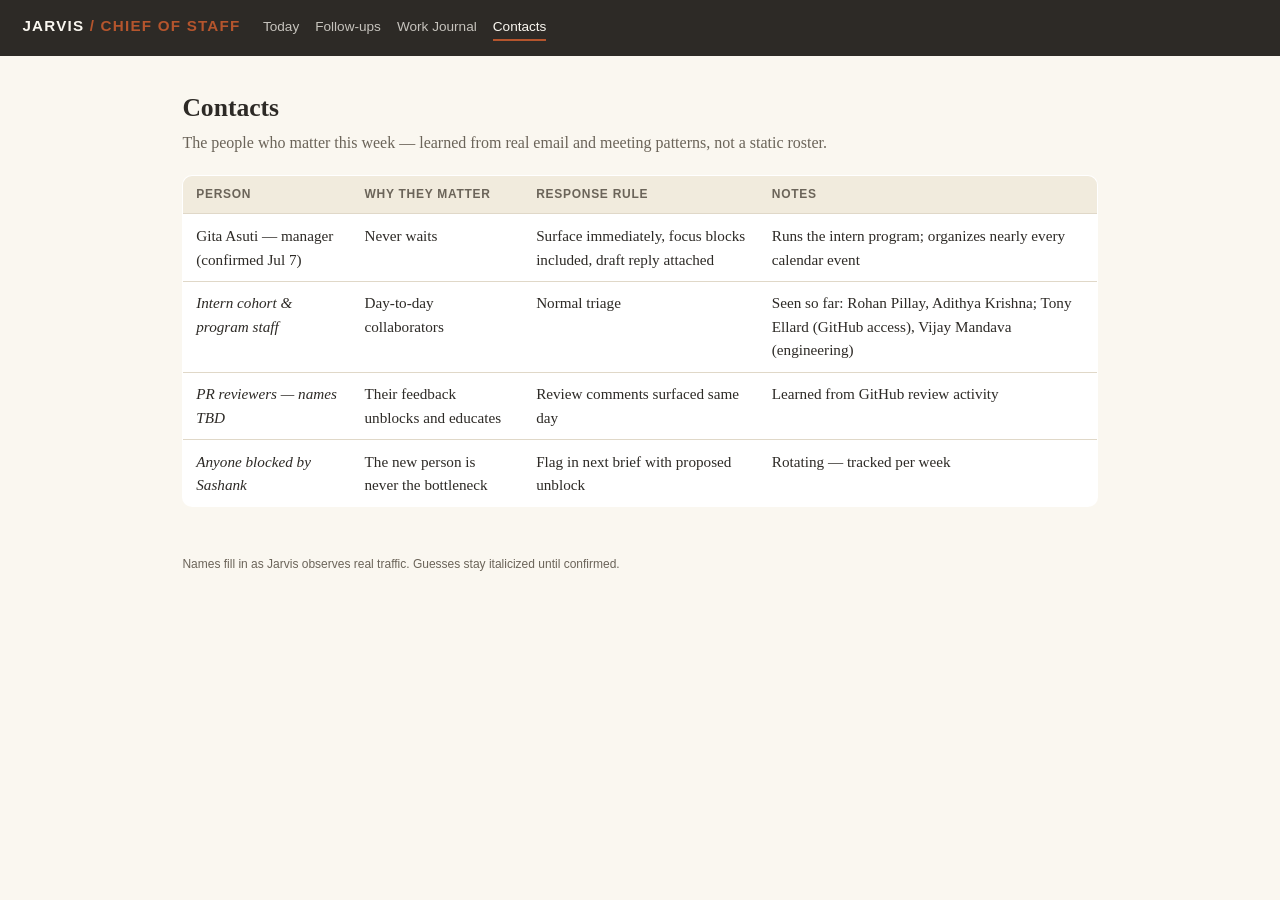
==== dashboard/contacts.html @ ff1d49a3 "Add Jarvis chief-of-staff identity document and dashboard" ====
<!doctype html>
<html lang="en">
<head>
<meta charset="utf-8">
<meta name="viewport" content="width=device-width, initial-scale=1">
<title>Jarvis — Contacts</title>
<link rel="stylesheet" href="assets/sierra.css">
</head>
<body>
<header class="site">
  <span class="brand">Jarvis <span class="accent">/ Chief of Staff</span></span>
  <nav class="site">
    <a href="index.html">Today</a>
    <a href="follow-ups.html">Follow-ups</a>
    <a href="journal.html">Work Journal</a>
    <a href="contacts.html" class="active">Contacts</a>
  </nav>
</header>
<main>
  <h1>Contacts</h1>
  <p class="lede">The people who matter this week — learned from real email and meeting patterns, not a static roster.</p>

  <div class="table-wrap">
  <table>
    <thead>
      <tr><th>Person</th><th>Why they matter</th><th>Response rule</th><th>Notes</th></tr>
    </thead>
    <tbody>
      <tr>
        <td>Gita Asuti — manager (confirmed Jul 7)</td>
        <td>Never waits</td>
        <td>Surface immediately, focus blocks included, draft reply attached</td>
        <td>Runs the intern program; organizes nearly every calendar event</td>
      </tr>
      <tr>
        <td><em>Intern cohort &amp; program staff</em></td>
        <td>Day-to-day collaborators</td>
        <td>Normal triage</td>
        <td>Seen so far: Rohan Pillay, Adithya Krishna; Tony Ellard (GitHub access), Vijay Mandava (engineering)</td>
      </tr>
      <tr>
        <td><em>PR reviewers — names TBD</em></td>
        <td>Their feedback unblocks and educates</td>
        <td>Review comments surfaced same day</td>
        <td>Learned from GitHub review activity</td>
      </tr>
      <tr>
        <td><em>Anyone blocked by Sashank</em></td>
        <td>The new person is never the bottleneck</td>
        <td>Flag in next brief with proposed unblock</td>
        <td>Rotating — tracked per week</td>
      </tr>
    </tbody>
  </table>
  </div>
</main>
<footer class="site">
  Names fill in as Jarvis observes real traffic. Guesses stay italicized until confirmed.
</footer>
</body>
</html>
---- dashboard/assets/sierra.css ----
/* Sierra design tokens — PLACEHOLDER interpretation.
   Sashank's actual Sierra design guide was not locatable (checked SharePoint,
   Outlook, this repo — 2026-07-07). All look-and-feel routes through these
   tokens; swap values here when the real guide surfaces. */

:root {
  /* palette */
  --sierra-sand: #faf7f0;
  --sierra-sand-deep: #f1ebdd;
  --sierra-ink: #2d2a26;
  --sierra-ink-soft: #6b6459;
  --sierra-terracotta: #b5552d;
  --sierra-terracotta-soft: #f3e0d6;
  --sierra-pine: #3f5c50;
  --sierra-pine-soft: #e2eae6;
  --sierra-sky: #5b7a99;
  --sierra-line: #e0d8c8;

  /* type */
  --font-body: Georgia, 'Times New Roman', serif;
  --font-ui: -apple-system, 'Segoe UI', Helvetica, Arial, sans-serif;

  /* shape */
  --radius: 10px;
  --pad: 1.1rem;
}

* { box-sizing: border-box; }

body {
  margin: 0;
  background: var(--sierra-sand);
  color: var(--sierra-ink);
  font-family: var(--font-body);
  line-height: 1.55;
}

header.site {
  background: var(--sierra-ink);
  color: var(--sierra-sand);
  padding: 0.9rem 1.4rem;
  display: flex;
  align-items: baseline;
  gap: 1.4rem;
  flex-wrap: wrap;
}

header.site .brand {
  font-family: var(--font-ui);
  font-weight: 700;
  letter-spacing: 0.08em;
  text-transform: uppercase;
  font-size: 0.95rem;
}

header.site .brand .accent { color: var(--sierra-terracotta); }

nav.site {
  display: flex;
  gap: 1rem;
  font-family: var(--font-ui);
  font-size: 0.85rem;
}

nav.site a {
  color: var(--sierra-sand);
  text-decoration: none;
  opacity: 0.75;
  padding-bottom: 2px;
}

nav.site a:hover { opacity: 1; }

nav.site a.active {
  opacity: 1;
  border-bottom: 2px solid var(--sierra-terracotta);
}

main {
  max-width: 60rem;
  margin: 0 auto;
  padding: 1.6rem 1.4rem 3rem;
}

h1 {
  font-size: 1.6rem;
  margin: 0.4rem 0 0.2rem;
}

p.lede {
  color: var(--sierra-ink-soft);
  margin-top: 0;
}

.cards {
  display: grid;
  grid-template-columns: repeat(auto-fit, minmax(15rem, 1fr));
  gap: 1rem;
  margin-top: 1.4rem;
}

.card {
  background: #fff;
  border: 1px solid var(--sierra-line);
  border-radius: var(--radius);
  padding: var(--pad);
}

.card h2 {
  font-family: var(--font-ui);
  font-size: 0.8rem;
  letter-spacing: 0.07em;
  text-transform: uppercase;
  color: var(--sierra-pine);
  margin: 0 0 0.5rem;
}

.card a.more {
  font-family: var(--font-ui);
  font-size: 0.8rem;
  color: var(--sierra-terracotta);
  text-decoration: none;
}

table {
  width: 100%;
  border-collapse: collapse;
  background: #fff;
  border: 1px solid var(--sierra-line);
  border-radius: var(--radius);
  overflow: hidden;
  font-size: 0.95rem;
}

.table-wrap { overflow-x: auto; margin-top: 1.2rem; }

th {
  font-family: var(--font-ui);
  font-size: 0.75rem;
  letter-spacing: 0.06em;
  text-transform: uppercase;
  text-align: left;
  color: var(--sierra-ink-soft);
  background: var(--sierra-sand-deep);
  padding: 0.6rem 0.8rem;
}

td {
  padding: 0.6rem 0.8rem;
  border-top: 1px solid var(--sierra-line);
  vertical-align: top;
}

.tag {
  font-family: var(--font-ui);
  font-size: 0.72rem;
  padding: 0.15rem 0.55rem;
  border-radius: 999px;
  white-space: nowrap;
}

.tag.open    { background: var(--sierra-terracotta-soft); color: var(--sierra-terracotta); }
.tag.waiting { background: #eef2f6; color: var(--sierra-sky); }
.tag.done    { background: var(--sierra-pine-soft); color: var(--sierra-pine); }

.entry {
  background: #fff;
  border: 1px solid var(--sierra-line);
  border-radius: var(--radius);
  padding: var(--pad);
  margin-top: 1rem;
}

.entry h2 {
  margin: 0 0 0.3rem;
  font-size: 1.05rem;
}

.entry .meta {
  font-family: var(--font-ui);
  font-size: 0.78rem;
  color: var(--sierra-ink-soft);
}

ul.tight { margin: 0.5rem 0 0; padding-left: 1.2rem; }
ul.tight li { margin: 0.25rem 0; }

footer.site {
  max-width: 60rem;
  margin: 0 auto;
  padding: 0 1.4rem 2rem;
  font-family: var(--font-ui);
  font-size: 0.75rem;
  color: var(--sierra-ink-soft);
}
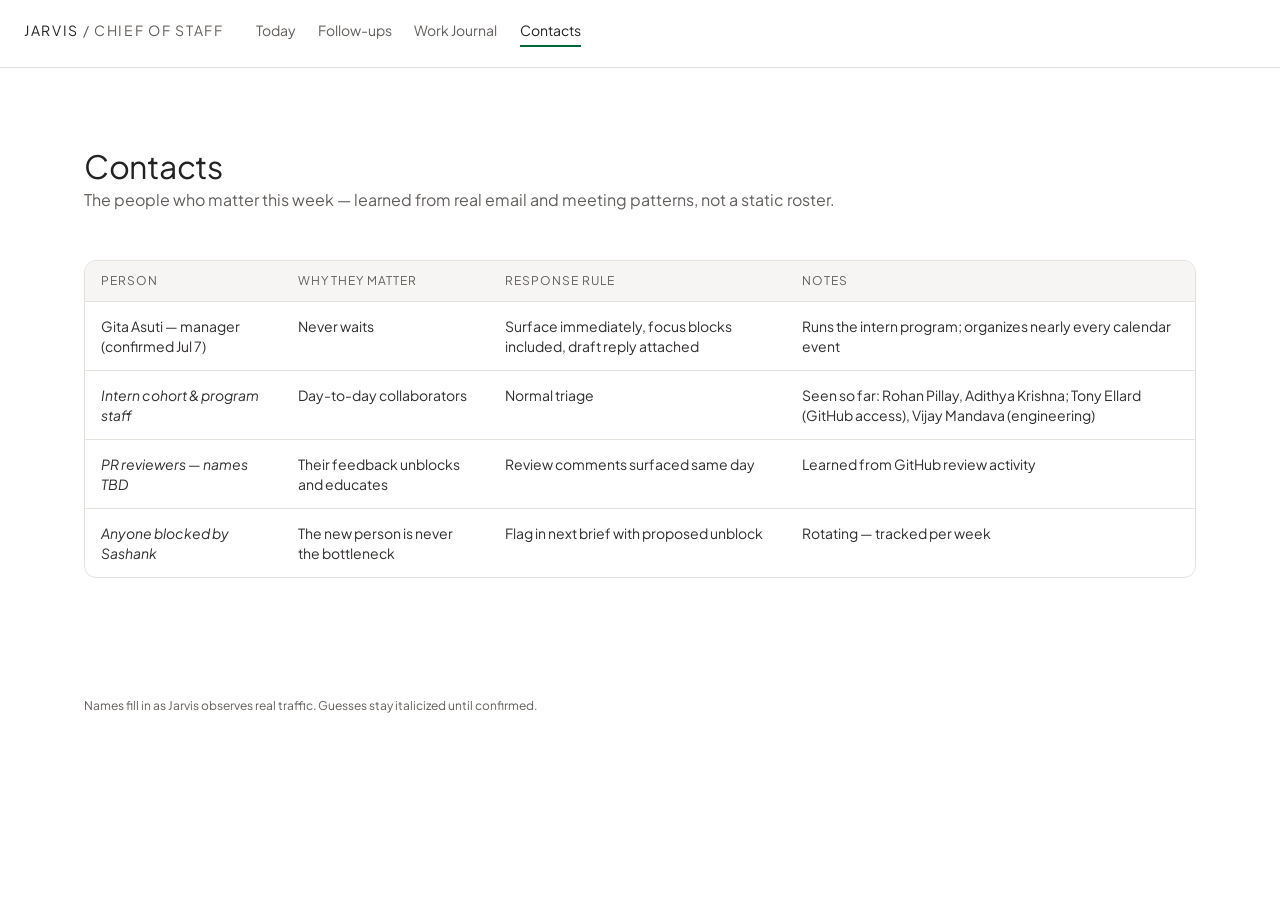
==== commit 243b482c: "Install skills; re-skin dashboard with Sierra design system" ====
--- a/dashboard/contacts.html
+++ b/dashboard/contacts.html
@@ -4,6 +4,7 @@
 <meta charset="utf-8">
 <meta name="viewport" content="width=device-width, initial-scale=1">
 <title>Jarvis — Contacts</title>
+<link href="https://fonts.googleapis.com/css2?family=Plus+Jakarta+Sans&display=swap" rel="stylesheet">
 <link rel="stylesheet" href="assets/sierra.css">
 </head>
 <body>
--- a/dashboard/assets/sierra.css
+++ b/dashboard/assets/sierra.css
@@ -1,195 +1,232 @@
-/* Sierra design tokens — PLACEHOLDER interpretation.
-   Sashank's actual Sierra design guide was not locatable (checked SharePoint,
-   Outlook, this repo — 2026-07-07). All look-and-feel routes through these
-   tokens; swap values here when the real guide surfaces. */
+/* Sierra design tokens — from the sierra-design skill (source of truth).
+   Minimal. Confident. Warm. Premium. Grounded. */
 
 :root {
-  /* palette */
-  --sierra-sand: #faf7f0;
-  --sierra-sand-deep: #f1ebdd;
-  --sierra-ink: #2d2a26;
-  --sierra-ink-soft: #6b6459;
-  --sierra-terracotta: #b5552d;
-  --sierra-terracotta-soft: #f3e0d6;
-  --sierra-pine: #3f5c50;
-  --sierra-pine-soft: #e2eae6;
-  --sierra-sky: #5b7a99;
-  --sierra-line: #e0d8c8;
-
-  /* type */
-  --font-body: Georgia, 'Times New Roman', serif;
-  --font-ui: -apple-system, 'Segoe UI', Helvetica, Arial, sans-serif;
-
-  /* shape */
-  --radius: 10px;
-  --pad: 1.1rem;
+  /* Colors */
+  --bg:        #FFFFFF;
+  --bg-subtle: #F6F5F3;
+  --border:    #E4E0DC;
+  --text:      #302E2D;
+  --heading:   #222222;
+  --muted:     #625E5B;
+  --green:     #006838;
+  --green-dark:#05351D;
+  --green-lite:#4FAF62;
+
+  /* Feature card backgrounds — muted, earthy; card use only */
+  --card-olive:      #6B7B5A;
+  --card-steel:      #5E7BAA;
+  --card-mauve:      #8B6477;
+  --card-terracotta: #A85C3E;
+
+  /* Type */
+  --sans: 'Plus Jakarta Sans', system-ui, sans-serif;
+
+  /* Radii */
+  --r-pill: 9999px;
+  --r-card: 32px;
+  --r-md:   16px;
+  --r-sm:   12px;
+  --r-xs:   8px;
+
+  /* Layout */
+  --max-w: 1160px;
+  --pad-x: 24px;
 }
 
 * { box-sizing: border-box; }
 
 body {
   margin: 0;
-  background: var(--sierra-sand);
-  color: var(--sierra-ink);
-  font-family: var(--font-body);
-  line-height: 1.55;
-}
+  font-family: var(--sans);
+  font-weight: 400;
+  background: var(--bg);
+  color: var(--text);
+  font-size: 16px;
+  line-height: 1.5;
+}
+
+/* No bold anywhere — hierarchy from size and letter-spacing */
+h1, h2, h3, th, strong, b, .brand { font-weight: 400; }
 
 header.site {
-  background: var(--sierra-ink);
-  color: var(--sierra-sand);
-  padding: 0.9rem 1.4rem;
+  position: sticky;
+  top: 0;
+  background: rgba(255, 255, 255, 0.9);
+  backdrop-filter: blur(12px);
+  border-bottom: 1px solid var(--border);
   display: flex;
   align-items: baseline;
-  gap: 1.4rem;
+  gap: 2rem;
   flex-wrap: wrap;
+  padding: 20px var(--pad-x);
 }
 
 header.site .brand {
-  font-family: var(--font-ui);
-  font-weight: 700;
+  color: var(--heading);
+  letter-spacing: 0.12em;
+  text-transform: uppercase;
+  font-size: 14px;
+}
+
+header.site .brand .accent { color: var(--muted); }
+
+nav.site { display: flex; gap: 1.4rem; font-size: 14px; }
+
+nav.site a {
+  color: var(--muted);
+  text-decoration: none;
+  padding-bottom: 4px;
+}
+
+nav.site a:hover { color: var(--text); }
+
+nav.site a.active {
+  color: var(--heading);
+  border-bottom: 2px solid var(--green);
+}
+
+main {
+  max-width: var(--max-w);
+  margin: 0 auto;
+  padding: 80px var(--pad-x) 120px;
+}
+
+h1 {
+  color: var(--heading);
+  font-size: 32px;
+  line-height: 36px;
+  letter-spacing: -0.28px;
+  margin: 0 0 4px;
+}
+
+p.lede {
+  color: var(--muted);
+  margin: 0 0 8px;
+}
+
+/* Feature cards — mini editorial posters, one muted background each */
+.cards {
+  display: grid;
+  grid-template-columns: repeat(auto-fit, minmax(16rem, 1fr));
+  gap: 20px;
+  margin-top: 48px;
+}
+
+.card {
+  border-radius: var(--r-card);
+  padding: 48px 36px;
+  color: #FFFFFF;
+  box-shadow: 0 8px 40px rgba(48, 46, 45, 0.10);
+}
+
+.card:nth-child(4n+1) { background: var(--card-olive); }
+.card:nth-child(4n+2) { background: var(--card-steel); }
+.card:nth-child(4n+3) { background: var(--card-mauve); }
+.card:nth-child(4n+4) { background: var(--card-terracotta); }
+
+.card h2 {
+  font-size: 14px;
+  line-height: 20px;
+  letter-spacing: 0.1em;
+  text-transform: uppercase;
+  color: rgba(255, 255, 255, 0.8);
+  margin: 0 0 12px;
+}
+
+.card p { margin: 0 0 16px; }
+
+.card a.more {
+  display: inline-block;
+  font-size: 14px;
+  color: #FFFFFF;
+  text-decoration: none;
+  border: 1px solid rgba(255, 255, 255, 0.5);
+  border-radius: var(--r-pill);
+  padding: 8px 20px;
+}
+
+.card a.more:hover { background: rgba(255, 255, 255, 0.12); }
+
+.table-wrap { overflow-x: auto; margin-top: 48px; }
+
+table {
+  width: 100%;
+  border-collapse: separate;
+  border-spacing: 0;
+  background: var(--bg);
+  border: 1px solid var(--border);
+  border-radius: var(--r-sm);
+  overflow: hidden;
+  font-size: 14px;
+  line-height: 20px;
+}
+
+th {
+  font-size: 12px;
+  line-height: 16px;
   letter-spacing: 0.08em;
   text-transform: uppercase;
-  font-size: 0.95rem;
-}
-
-header.site .brand .accent { color: var(--sierra-terracotta); }
-
-nav.site {
-  display: flex;
-  gap: 1rem;
-  font-family: var(--font-ui);
-  font-size: 0.85rem;
-}
-
-nav.site a {
-  color: var(--sierra-sand);
-  text-decoration: none;
-  opacity: 0.75;
-  padding-bottom: 2px;
-}
-
-nav.site a:hover { opacity: 1; }
-
-nav.site a.active {
-  opacity: 1;
-  border-bottom: 2px solid var(--sierra-terracotta);
-}
-
-main {
-  max-width: 60rem;
+  text-align: left;
+  color: var(--muted);
+  background: var(--bg-subtle);
+  padding: 12px 16px;
+}
+
+td {
+  padding: 14px 16px;
+  border-top: 1px solid var(--border);
+  vertical-align: top;
+}
+
+.tag {
+  font-size: 12px;
+  line-height: 16px;
+  padding: 4px 14px;
+  border-radius: var(--r-pill);
+  white-space: nowrap;
+  background: var(--bg-subtle);
+  border: 1px solid var(--border);
+  color: var(--muted);
+}
+
+.tag.done { color: var(--green-lite); border-color: var(--green-lite); }
+
+.entry {
+  background: var(--bg);
+  border: 1px solid var(--border);
+  border-radius: var(--r-md);
+  padding: 32px 36px;
+  margin-top: 32px;
+}
+
+.entry h2 {
+  color: var(--heading);
+  font-size: 22px;
+  line-height: 28px;
+  margin: 0 0 4px;
+}
+
+.entry .meta {
+  font-size: 14px;
+  color: var(--muted);
+}
+
+ul.tight { margin: 12px 0 0; padding-left: 20px; }
+ul.tight li { margin: 6px 0; }
+
+footer.site {
+  max-width: var(--max-w);
   margin: 0 auto;
-  padding: 1.6rem 1.4rem 3rem;
-}
-
-h1 {
-  font-size: 1.6rem;
-  margin: 0.4rem 0 0.2rem;
-}
-
-p.lede {
-  color: var(--sierra-ink-soft);
-  margin-top: 0;
-}
-
-.cards {
-  display: grid;
-  grid-template-columns: repeat(auto-fit, minmax(15rem, 1fr));
-  gap: 1rem;
-  margin-top: 1.4rem;
-}
-
-.card {
-  background: #fff;
-  border: 1px solid var(--sierra-line);
-  border-radius: var(--radius);
-  padding: var(--pad);
-}
-
-.card h2 {
-  font-family: var(--font-ui);
-  font-size: 0.8rem;
-  letter-spacing: 0.07em;
-  text-transform: uppercase;
-  color: var(--sierra-pine);
-  margin: 0 0 0.5rem;
-}
-
-.card a.more {
-  font-family: var(--font-ui);
-  font-size: 0.8rem;
-  color: var(--sierra-terracotta);
-  text-decoration: none;
-}
-
-table {
-  width: 100%;
-  border-collapse: collapse;
-  background: #fff;
-  border: 1px solid var(--sierra-line);
-  border-radius: var(--radius);
-  overflow: hidden;
-  font-size: 0.95rem;
-}
-
-.table-wrap { overflow-x: auto; margin-top: 1.2rem; }
-
-th {
-  font-family: var(--font-ui);
-  font-size: 0.75rem;
-  letter-spacing: 0.06em;
-  text-transform: uppercase;
-  text-align: left;
-  color: var(--sierra-ink-soft);
-  background: var(--sierra-sand-deep);
-  padding: 0.6rem 0.8rem;
-}
-
-td {
-  padding: 0.6rem 0.8rem;
-  border-top: 1px solid var(--sierra-line);
-  vertical-align: top;
-}
-
-.tag {
-  font-family: var(--font-ui);
-  font-size: 0.72rem;
-  padding: 0.15rem 0.55rem;
-  border-radius: 999px;
-  white-space: nowrap;
-}
-
-.tag.open    { background: var(--sierra-terracotta-soft); color: var(--sierra-terracotta); }
-.tag.waiting { background: #eef2f6; color: var(--sierra-sky); }
-.tag.done    { background: var(--sierra-pine-soft); color: var(--sierra-pine); }
-
-.entry {
-  background: #fff;
-  border: 1px solid var(--sierra-line);
-  border-radius: var(--radius);
-  padding: var(--pad);
-  margin-top: 1rem;
-}
-
-.entry h2 {
-  margin: 0 0 0.3rem;
-  font-size: 1.05rem;
-}
-
-.entry .meta {
-  font-family: var(--font-ui);
-  font-size: 0.78rem;
-  color: var(--sierra-ink-soft);
-}
-
-ul.tight { margin: 0.5rem 0 0; padding-left: 1.2rem; }
-ul.tight li { margin: 0.25rem 0; }
-
-footer.site {
-  max-width: 60rem;
-  margin: 0 auto;
-  padding: 0 1.4rem 2rem;
-  font-family: var(--font-ui);
-  font-size: 0.75rem;
-  color: var(--sierra-ink-soft);
-}
+  padding: 0 var(--pad-x) 80px;
+  font-size: 12px;
+  line-height: 16px;
+  color: var(--muted);
+}
+
+code {
+  font-size: 13px;
+  background: var(--bg-subtle);
+  border-radius: var(--r-xs);
+  padding: 1px 6px;
+}
